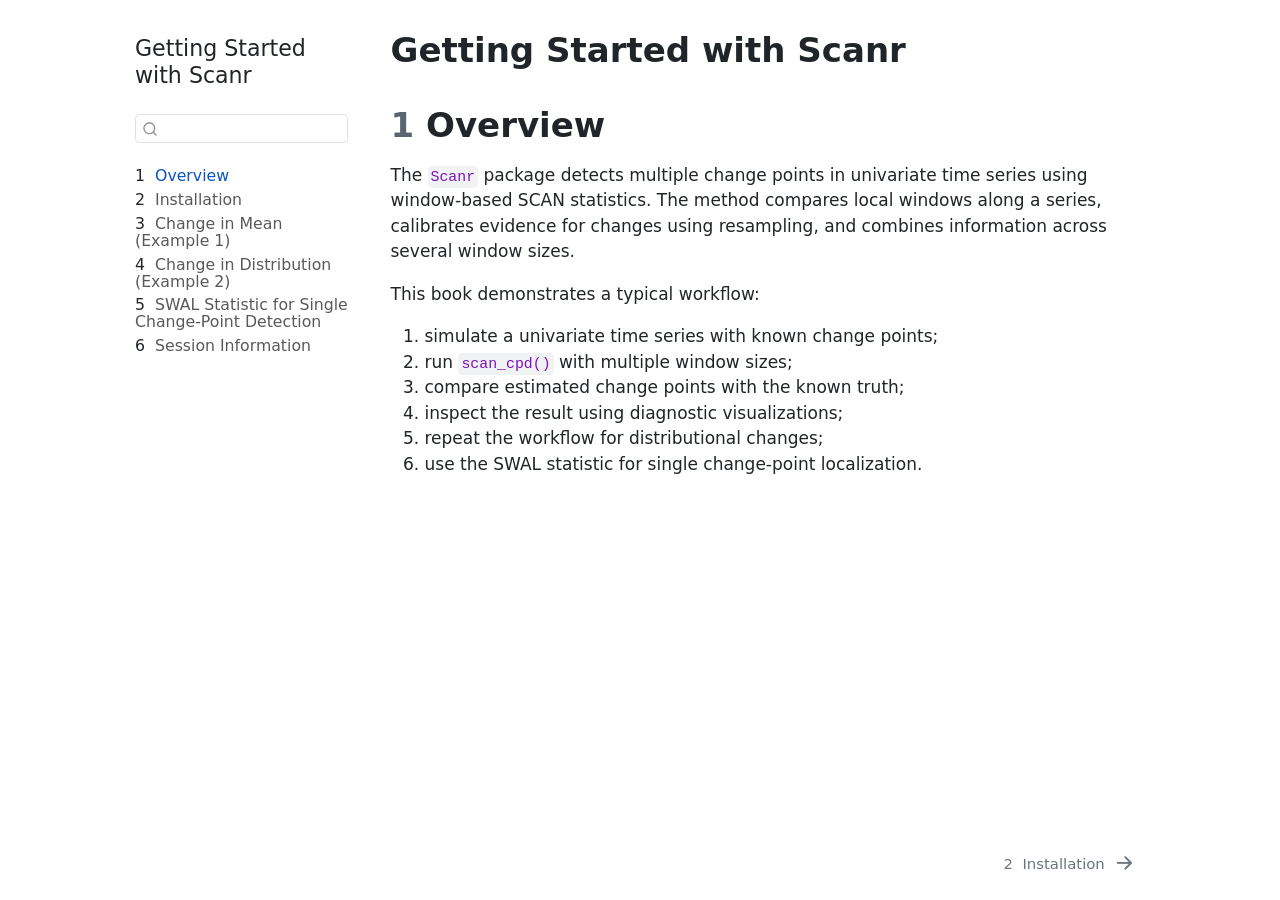
==== books/index.html @ 6549d7dd "changes to the file name" ====
<!DOCTYPE html>
<html xmlns="http://www.w3.org/1999/xhtml" lang="en" xml:lang="en"><head>

<meta charset="utf-8">
<meta name="generator" content="quarto-1.9.38">

<meta name="viewport" content="width=device-width, initial-scale=1.0, user-scalable=yes">


<title>Getting Started with Scanr</title>
<style>
/* Default styles provided by pandoc.
** See https://pandoc.org/MANUAL.html#variables-for-html for config info.
*/
code{white-space: pre-wrap;}
span.smallcaps{font-variant: small-caps;}
div.columns{display: flex; gap: min(4vw, 1.5em);}
div.column{flex: auto; overflow-x: auto;}
div.hanging-indent{margin-left: 1.5em; text-indent: -1.5em;}
ul.task-list{list-style: none;}
ul.task-list li input[type="checkbox"] {
  width: 0.8em;
  margin: 0 0.8em 0.2em -1em; /* quarto-specific, see https://github.com/quarto-dev/quarto-cli/issues/4556 */ 
  vertical-align: middle;
}
</style>


<script src="site_libs/quarto-nav/quarto-nav.js"></script>
<script src="site_libs/quarto-nav/headroom.min.js"></script>
<script src="site_libs/clipboard/clipboard.min.js"></script>
<script src="site_libs/quarto-search/autocomplete.umd.js"></script>
<script src="site_libs/quarto-search/fuse.min.js"></script>
<script src="site_libs/quarto-search/quarto-search.js"></script>
<meta name="quarto:offset" content="./">
<link href="./installation.html" rel="next">
<script src="site_libs/quarto-html/quarto.js" type="module"></script>
<script src="site_libs/quarto-html/tabsets/tabsets.js" type="module"></script>
<script src="site_libs/quarto-html/popper.min.js"></script>
<script src="site_libs/quarto-html/tippy.umd.min.js"></script>
<script src="site_libs/quarto-html/anchor.min.js"></script>
<link href="site_libs/quarto-html/tippy.css" rel="stylesheet">
<link href="site_libs/quarto-html/quarto-syntax-highlighting-15634bcf2e68342d4ad2dfa704d543f6.css" rel="stylesheet" id="quarto-text-highlighting-styles">
<script src="site_libs/bootstrap/bootstrap.min.js"></script>
<link href="site_libs/bootstrap/bootstrap-icons.css" rel="stylesheet">
<link href="site_libs/bootstrap/bootstrap-12eeb4b20e9f5a2b0bfc604bfaf942bb.min.css" rel="stylesheet" append-hash="true" id="quarto-bootstrap" data-mode="light">
<script id="quarto-search-options" type="application/json">{
  "location": "sidebar",
  "copy-button": false,
  "collapse-after": 3,
  "panel-placement": "start",
  "type": "textbox",
  "limit": 50,
  "keyboard-shortcut": [
    "f",
    "/",
    "s"
  ],
  "show-item-context": false,
  "language": {
    "search-no-results-text": "No results",
    "search-matching-documents-text": "matching documents",
    "search-copy-link-title": "Copy link to search",
    "search-hide-matches-text": "Hide additional matches",
    "search-more-match-text": "more match in this document",
    "search-more-matches-text": "more matches in this document",
    "search-clear-button-title": "Clear",
    "search-text-placeholder": "",
    "search-detached-cancel-button-title": "Cancel",
    "search-submit-button-title": "Submit",
    "search-label": "Search"
  }
}</script>


</head>

<body class="nav-sidebar floating fullcontent quarto-light">

<div id="quarto-search-results"></div>
  <header id="quarto-header" class="headroom fixed-top">
  <nav class="quarto-secondary-nav">
    <div class="container-fluid d-flex">
      <button type="button" class="quarto-btn-toggle btn" data-bs-toggle="collapse" role="button" data-bs-target=".quarto-sidebar-collapse-item" aria-controls="quarto-sidebar" aria-expanded="false" aria-label="Toggle sidebar navigation" onclick="if (window.quartoToggleHeadroom) { window.quartoToggleHeadroom(); }">
        <i class="bi bi-layout-text-sidebar-reverse"></i>
      </button>
        <nav class="quarto-page-breadcrumbs" aria-label="breadcrumb"><ol class="breadcrumb"><li class="breadcrumb-item"><a href="./index.html"><span class="chapter-number">1</span>&nbsp; <span class="chapter-title">Overview</span></a></li></ol></nav>
        <a class="flex-grow-1" role="navigation" data-bs-toggle="collapse" data-bs-target=".quarto-sidebar-collapse-item" aria-controls="quarto-sidebar" aria-expanded="false" aria-label="Toggle sidebar navigation" onclick="if (window.quartoToggleHeadroom) { window.quartoToggleHeadroom(); }">      
        </a>
      <button type="button" class="btn quarto-search-button" aria-label="Search" onclick="window.quartoOpenSearch();">
        <i class="bi bi-search"></i>
      </button>
    </div>
  </nav>
</header>
<!-- content -->
<div id="quarto-content" class="quarto-container page-columns page-rows-contents page-layout-article">
<!-- sidebar -->
  <nav id="quarto-sidebar" class="sidebar collapse collapse-horizontal quarto-sidebar-collapse-item sidebar-navigation floating overflow-auto">
    <div class="pt-lg-2 mt-2 text-left sidebar-header">
    <div class="sidebar-title mb-0 py-0">
      <a href="./">Getting Started with Scanr</a> 
    </div>
      </div>
        <div class="mt-2 flex-shrink-0 align-items-center">
        <div class="sidebar-search">
        <div id="quarto-search" class="" title="Search"></div>
        </div>
        </div>
    <div class="sidebar-menu-container"> 
    <ul class="list-unstyled mt-1">
        <li class="sidebar-item">
  <div class="sidebar-item-container"> 
  <a href="./index.html" class="sidebar-item-text sidebar-link active">
 <span class="menu-text"><span class="chapter-number">1</span>&nbsp; <span class="chapter-title">Overview</span></span></a>
  </div>
</li>
        <li class="sidebar-item">
  <div class="sidebar-item-container"> 
  <a href="./installation.html" class="sidebar-item-text sidebar-link">
 <span class="menu-text"><span class="chapter-number">2</span>&nbsp; <span class="chapter-title">Installation</span></span></a>
  </div>
</li>
        <li class="sidebar-item">
  <div class="sidebar-item-container"> 
  <a href="./change-in-mean.html" class="sidebar-item-text sidebar-link">
 <span class="menu-text"><span class="chapter-number">3</span>&nbsp; <span class="chapter-title">Change in Mean (Example 1)</span></span></a>
  </div>
</li>
        <li class="sidebar-item">
  <div class="sidebar-item-container"> 
  <a href="./change-in-distribution.html" class="sidebar-item-text sidebar-link">
 <span class="menu-text"><span class="chapter-number">4</span>&nbsp; <span class="chapter-title">Change in Distribution (Example 2)</span></span></a>
  </div>
</li>
        <li class="sidebar-item">
  <div class="sidebar-item-container"> 
  <a href="./swal-statistic.html" class="sidebar-item-text sidebar-link">
 <span class="menu-text"><span class="chapter-number">5</span>&nbsp; <span class="chapter-title">SWAL Statistic for Single Change-Point Detection</span></span></a>
  </div>
</li>
        <li class="sidebar-item">
  <div class="sidebar-item-container"> 
  <a href="./session-information.html" class="sidebar-item-text sidebar-link">
 <span class="menu-text"><span class="chapter-number">6</span>&nbsp; <span class="chapter-title">Session Information</span></span></a>
  </div>
</li>
    </ul>
    </div>
</nav>
<div id="quarto-sidebar-glass" class="quarto-sidebar-collapse-item" data-bs-toggle="collapse" data-bs-target=".quarto-sidebar-collapse-item"></div>
<!-- margin-sidebar -->
    
<!-- main -->
<main class="content" id="quarto-document-content">

<header id="title-block-header" class="quarto-title-block default">
<div class="quarto-title">
<h1 class="title">Getting Started with Scanr</h1>
</div>



<div class="quarto-title-meta">

    
  
    
  </div>
  


</header>


<section id="overview" class="level1" data-number="1">
<h1 data-number="1"><span class="header-section-number">1</span> Overview</h1>
<p>The <code>Scanr</code> package detects multiple change points in univariate time series using window-based SCAN statistics. The method compares local windows along a series, calibrates evidence for changes using resampling, and combines information across several window sizes.</p>
<p>This book demonstrates a typical workflow:</p>
<ol type="1">
<li>simulate a univariate time series with known change points;</li>
<li>run <code>scan_cpd()</code> with multiple window sizes;</li>
<li>compare estimated change points with the known truth;</li>
<li>inspect the result using diagnostic visualizations;</li>
<li>repeat the workflow for distributional changes;</li>
<li>use the SWAL statistic for single change-point localization.</li>
</ol>


</section>

</main> <!-- /main -->
<script id="quarto-html-after-body" type="application/javascript">
  window.document.addEventListener("DOMContentLoaded", function (event) {
    const icon = "";
    const anchorJS = new window.AnchorJS();
    anchorJS.options = {
      placement: 'right',
      icon: icon
    };
    anchorJS.add('.anchored');
    const isCodeAnnotation = (el) => {
      for (const clz of el.classList) {
        if (clz.startsWith('code-annotation-')) {                     
          return true;
        }
      }
      return false;
    }
    const onCopySuccess = function(e) {
      // button target
      const button = e.trigger;
      // don't keep focus
      button.blur();
      // flash "checked"
      button.classList.add('code-copy-button-checked');
      var currentTitle = button.getAttribute("title");
      button.setAttribute("title", "Copied!");
      let tooltip;
      if (window.bootstrap) {
        button.setAttribute("data-bs-toggle", "tooltip");
        button.setAttribute("data-bs-placement", "left");
        button.setAttribute("data-bs-title", "Copied!");
        tooltip = new bootstrap.Tooltip(button, 
          { trigger: "manual", 
            customClass: "code-copy-button-tooltip",
            offset: [0, -8]});
        tooltip.show();    
      }
      setTimeout(function() {
        if (tooltip) {
          tooltip.hide();
          button.removeAttribute("data-bs-title");
          button.removeAttribute("data-bs-toggle");
          button.removeAttribute("data-bs-placement");
        }
        button.setAttribute("title", currentTitle);
        button.classList.remove('code-copy-button-checked');
      }, 1000);
      // clear code selection
      e.clearSelection();
    }
    const getTextToCopy = function(trigger) {
      const outerScaffold = trigger.parentElement.cloneNode(true);
      const codeEl = outerScaffold.querySelector('code');
      for (const childEl of codeEl.children) {
        if (isCodeAnnotation(childEl)) {
          childEl.remove();
        }
      }
      return codeEl.innerText;
    }
    const clipboard = new window.ClipboardJS('.code-copy-button:not([data-in-quarto-modal])', {
      text: getTextToCopy
    });
    clipboard.on('success', onCopySuccess);
    if (window.document.getElementById('quarto-embedded-source-code-modal')) {
      const clipboardModal = new window.ClipboardJS('.code-copy-button[data-in-quarto-modal]', {
        text: getTextToCopy,
        container: window.document.getElementById('quarto-embedded-source-code-modal')
      });
      clipboardModal.on('success', onCopySuccess);
    }
      var localhostRegex = new RegExp(/^(?:http|https):\/\/localhost\:?[0-9]*\//);
      var mailtoRegex = new RegExp(/^mailto:/);
        var filterRegex = new RegExp('/' + window.location.host + '/');
      var isInternal = (href) => {
          return filterRegex.test(href) || localhostRegex.test(href) || mailtoRegex.test(href);
      }
      // Inspect non-navigation links and adorn them if external
     var links = window.document.querySelectorAll('a[href]:not(.nav-link):not(.navbar-brand):not(.toc-action):not(.sidebar-link):not(.sidebar-item-toggle):not(.pagination-link):not(.no-external):not([aria-hidden]):not(.dropdown-item):not(.quarto-navigation-tool):not(.about-link)');
      for (var i=0; i<links.length; i++) {
        const link = links[i];
        if (!isInternal(link.href)) {
          // undo the damage that might have been done by quarto-nav.js in the case of
          // links that we want to consider external
          if (link.dataset.originalHref !== undefined) {
            link.href = link.dataset.originalHref;
          }
        }
      }
    function tippyHover(el, contentFn, onTriggerFn, onUntriggerFn) {
      const config = {
        allowHTML: true,
        maxWidth: 500,
        delay: 100,
        arrow: false,
        appendTo: function(el) {
            return el.parentElement;
        },
        interactive: true,
        interactiveBorder: 10,
        theme: 'quarto',
        placement: 'bottom-start',
      };
      if (contentFn) {
        config.content = contentFn;
      }
      if (onTriggerFn) {
        config.onTrigger = onTriggerFn;
      }
      if (onUntriggerFn) {
        config.onUntrigger = onUntriggerFn;
      }
      window.tippy(el, config); 
    }
    const noterefs = window.document.querySelectorAll('a[role="doc-noteref"]');
    for (var i=0; i<noterefs.length; i++) {
      const ref = noterefs[i];
      tippyHover(ref, function() {
        // use id or data attribute instead here
        let href = ref.getAttribute('data-footnote-href') || ref.getAttribute('href');
        try { href = new URL(href).hash; } catch {}
        const id = href.replace(/^#\/?/, "");
        const note = window.document.getElementById(id);
        if (note) {
          return note.innerHTML;
        } else {
          return "";
        }
      });
    }
    const xrefs = window.document.querySelectorAll('a.quarto-xref');
    const processXRef = (id, note) => {
      // Strip column container classes
      const stripColumnClz = (el) => {
        el.classList.remove("page-full", "page-columns");
        if (el.children) {
          for (const child of el.children) {
            stripColumnClz(child);
          }
        }
      }
      stripColumnClz(note)
      if (id === null || id.startsWith('sec-')) {
        // Special case sections, only their first couple elements
        const container = document.createElement("div");
        if (note.children && note.children.length > 2) {
          container.appendChild(note.children[0].cloneNode(true));
          for (let i = 1; i < note.children.length; i++) {
            const child = note.children[i];
            if (child.tagName === "P" && child.innerText === "") {
              continue;
            } else {
              container.appendChild(child.cloneNode(true));
              break;
            }
          }
          if (window.Quarto?.typesetMath) {
            window.Quarto.typesetMath(container);
          }
          return container.innerHTML
        } else {
          if (window.Quarto?.typesetMath) {
            window.Quarto.typesetMath(note);
          }
          return note.innerHTML;
        }
      } else {
        // Remove any anchor links if they are present
        const anchorLink = note.querySelector('a.anchorjs-link');
        if (anchorLink) {
          anchorLink.remove();
        }
        if (window.Quarto?.typesetMath) {
          window.Quarto.typesetMath(note);
        }
        if (note.classList.contains("callout")) {
          return note.outerHTML;
        } else {
          return note.innerHTML;
        }
      }
    }
    for (var i=0; i<xrefs.length; i++) {
      const xref = xrefs[i];
      tippyHover(xref, undefined, function(instance) {
        instance.disable();
        let url = xref.getAttribute('href');
        let hash = undefined; 
        if (url.startsWith('#')) {
          hash = url;
        } else {
          try { hash = new URL(url).hash; } catch {}
        }
        if (hash) {
          const id = hash.replace(/^#\/?/, "");
          const note = window.document.getElementById(id);
          if (note !== null) {
            try {
              const html = processXRef(id, note.cloneNode(true));
              instance.setContent(html);
            } finally {
              instance.enable();
              instance.show();
            }
          } else {
            // See if we can fetch this
            fetch(url.split('#')[0])
            .then(res => res.text())
            .then(html => {
              const parser = new DOMParser();
              const htmlDoc = parser.parseFromString(html, "text/html");
              const note = htmlDoc.getElementById(id);
              if (note !== null) {
                const html = processXRef(id, note);
                instance.setContent(html);
              } 
            }).finally(() => {
              instance.enable();
              instance.show();
            });
          }
        } else {
          // See if we can fetch a full url (with no hash to target)
          // This is a special case and we should probably do some content thinning / targeting
          fetch(url)
          .then(res => res.text())
          .then(html => {
            const parser = new DOMParser();
            const htmlDoc = parser.parseFromString(html, "text/html");
            const note = htmlDoc.querySelector('main.content');
            if (note !== null) {
              // This should only happen for chapter cross references
              // (since there is no id in the URL)
              // remove the first header
              if (note.children.length > 0 && note.children[0].tagName === "HEADER") {
                note.children[0].remove();
              }
              const html = processXRef(null, note);
              instance.setContent(html);
            } 
          }).finally(() => {
            instance.enable();
            instance.show();
          });
        }
      }, function(instance) {
      });
    }
        let selectedAnnoteEl;
        const selectorForAnnotation = ( cell, annotation) => {
          let cellAttr = 'data-code-cell="' + cell + '"';
          let lineAttr = 'data-code-annotation="' +  annotation + '"';
          const selector = 'span[' + cellAttr + '][' + lineAttr + ']';
          return selector;
        }
        const selectCodeLines = (annoteEl) => {
          const doc = window.document;
          const targetCell = annoteEl.getAttribute("data-target-cell");
          const targetAnnotation = annoteEl.getAttribute("data-target-annotation");
          const annoteSpan = window.document.querySelector(selectorForAnnotation(targetCell, targetAnnotation));
          const lines = annoteSpan.getAttribute("data-code-lines").split(",");
          const lineIds = lines.map((line) => {
            return targetCell + "-" + line;
          })
          let top = null;
          let height = null;
          let parent = null;
          if (lineIds.length > 0) {
              //compute the position of the single el (top and bottom and make a div)
              const el = window.document.getElementById(lineIds[0]);
              top = el.offsetTop;
              height = el.offsetHeight;
              parent = el.parentElement.parentElement;
            if (lineIds.length > 1) {
              const lastEl = window.document.getElementById(lineIds[lineIds.length - 1]);
              const bottom = lastEl.offsetTop + lastEl.offsetHeight;
              height = bottom - top;
            }
            if (top !== null && height !== null && parent !== null) {
              // cook up a div (if necessary) and position it 
              let div = window.document.getElementById("code-annotation-line-highlight");
              if (div === null) {
                div = window.document.createElement("div");
                div.setAttribute("id", "code-annotation-line-highlight");
                div.style.position = 'absolute';
                parent.appendChild(div);
              }
              div.style.top = top - 2 + "px";
              div.style.height = height + 4 + "px";
              div.style.left = 0;
              let gutterDiv = window.document.getElementById("code-annotation-line-highlight-gutter");
              if (gutterDiv === null) {
                gutterDiv = window.document.createElement("div");
                gutterDiv.setAttribute("id", "code-annotation-line-highlight-gutter");
                gutterDiv.style.position = 'absolute';
                const codeCell = window.document.getElementById(targetCell);
                const gutter = codeCell.querySelector('.code-annotation-gutter');
                gutter.appendChild(gutterDiv);
              }
              gutterDiv.style.top = top - 2 + "px";
              gutterDiv.style.height = height + 4 + "px";
            }
            selectedAnnoteEl = annoteEl;
          }
        };
        const unselectCodeLines = () => {
          const elementsIds = ["code-annotation-line-highlight", "code-annotation-line-highlight-gutter"];
          elementsIds.forEach((elId) => {
            const div = window.document.getElementById(elId);
            if (div) {
              div.remove();
            }
          });
          selectedAnnoteEl = undefined;
        };
          // Handle positioning of the toggle
      window.addEventListener(
        "resize",
        throttle(() => {
          elRect = undefined;
          if (selectedAnnoteEl) {
            selectCodeLines(selectedAnnoteEl);
          }
        }, 10)
      );
      function throttle(fn, ms) {
      let throttle = false;
      let timer;
        return (...args) => {
          if(!throttle) { // first call gets through
              fn.apply(this, args);
              throttle = true;
          } else { // all the others get throttled
              if(timer) clearTimeout(timer); // cancel #2
              timer = setTimeout(() => {
                fn.apply(this, args);
                timer = throttle = false;
              }, ms);
          }
        };
      }
        // Attach click handler to the DT
        const annoteDls = window.document.querySelectorAll('dt[data-target-cell]');
        for (const annoteDlNode of annoteDls) {
          annoteDlNode.addEventListener('click', (event) => {
            const clickedEl = event.target;
            if (clickedEl !== selectedAnnoteEl) {
              unselectCodeLines();
              const activeEl = window.document.querySelector('dt[data-target-cell].code-annotation-active');
              if (activeEl) {
                activeEl.classList.remove('code-annotation-active');
              }
              selectCodeLines(clickedEl);
              clickedEl.classList.add('code-annotation-active');
            } else {
              // Unselect the line
              unselectCodeLines();
              clickedEl.classList.remove('code-annotation-active');
            }
          });
        }
    const findCites = (el) => {
      const parentEl = el.parentElement;
      if (parentEl) {
        const cites = parentEl.dataset.cites;
        if (cites) {
          return {
            el,
            cites: cites.split(' ')
          };
        } else {
          return findCites(el.parentElement)
        }
      } else {
        return undefined;
      }
    };
    var bibliorefs = window.document.querySelectorAll('a[role="doc-biblioref"]');
    for (var i=0; i<bibliorefs.length; i++) {
      const ref = bibliorefs[i];
      const citeInfo = findCites(ref);
      if (citeInfo) {
        tippyHover(citeInfo.el, function() {
          var popup = window.document.createElement('div');
          citeInfo.cites.forEach(function(cite) {
            var citeDiv = window.document.createElement('div');
            citeDiv.classList.add('hanging-indent');
            citeDiv.classList.add('csl-entry');
            var biblioDiv = window.document.getElementById('ref-' + cite);
            if (biblioDiv) {
              citeDiv.innerHTML = biblioDiv.innerHTML;
            }
            popup.appendChild(citeDiv);
          });
          return popup.innerHTML;
        });
      }
    }
  });
  </script>
<nav class="page-navigation">
  <div class="nav-page nav-page-previous">
  </div>
  <div class="nav-page nav-page-next">
      <a href="./installation.html" class="pagination-link" aria-label="Installation">
        <span class="nav-page-text"><span class="chapter-number">2</span>&nbsp; <span class="chapter-title">Installation</span></span> <i class="bi bi-arrow-right-short"></i>
      </a>
  </div>
</nav>
</div> <!-- /content -->




</body></html>
---- books/site_libs/quarto-html/tippy.css ----
.tippy-box[data-animation=fade][data-state=hidden]{opacity:0}[data-tippy-root]{max-width:calc(100vw - 10px)}.tippy-box{position:relative;background-color:#333;color:#fff;border-radius:4px;font-size:14px;line-height:1.4;white-space:normal;outline:0;transition-property:transform,visibility,opacity}.tippy-box[data-placement^=top]>.tippy-arrow{bottom:0}.tippy-box[data-placement^=top]>.tippy-arrow:before{bottom:-7px;left:0;border-width:8px 8px 0;border-top-color:initial;transform-origin:center top}.tippy-box[data-placement^=bottom]>.tippy-arrow{top:0}.tippy-box[data-placement^=bottom]>.tippy-arrow:before{top:-7px;left:0;border-width:0 8px 8px;border-bottom-color:initial;transform-origin:center bottom}.tippy-box[data-placement^=left]>.tippy-arrow{right:0}.tippy-box[data-placement^=left]>.tippy-arrow:before{border-width:8px 0 8px 8px;border-left-color:initial;right:-7px;transform-origin:center left}.tippy-box[data-placement^=right]>.tippy-arrow{left:0}.tippy-box[data-placement^=right]>.tippy-arrow:before{left:-7px;border-width:8px 8px 8px 0;border-right-color:initial;transform-origin:center right}.tippy-box[data-inertia][data-state=visible]{transition-timing-function:cubic-bezier(.54,1.5,.38,1.11)}.tippy-arrow{width:16px;height:16px;color:#333}.tippy-arrow:before{content:"";position:absolute;border-color:transparent;border-style:solid}.tippy-content{position:relative;padding:5px 9px;z-index:1}
---- books/site_libs/quarto-html/quarto-syntax-highlighting-15634bcf2e68342d4ad2dfa704d543f6.css ----
/* quarto syntax highlight colors */
:root {
  --quarto-hl-ot-color: #003B4F;
  --quarto-hl-at-color: #657422;
  --quarto-hl-ss-color: #20794D;
  --quarto-hl-an-color: #5E5E5E;
  --quarto-hl-fu-color: #4758AB;
  --quarto-hl-st-color: #20794D;
  --quarto-hl-cf-color: #003B4F;
  --quarto-hl-op-color: #5E5E5E;
  --quarto-hl-er-color: #AD0000;
  --quarto-hl-bn-color: #AD0000;
  --quarto-hl-al-color: #AD0000;
  --quarto-hl-va-color: #111111;
  --quarto-hl-bu-color: inherit;
  --quarto-hl-ex-color: inherit;
  --quarto-hl-pp-color: #AD0000;
  --quarto-hl-in-color: #5E5E5E;
  --quarto-hl-vs-color: #20794D;
  --quarto-hl-wa-color: #5E5E5E;
  --quarto-hl-do-color: #5E5E5E;
  --quarto-hl-im-color: #00769E;
  --quarto-hl-ch-color: #20794D;
  --quarto-hl-dt-color: #AD0000;
  --quarto-hl-fl-color: #AD0000;
  --quarto-hl-co-color: #5E5E5E;
  --quarto-hl-cv-color: #5E5E5E;
  --quarto-hl-cn-color: #8f5902;
  --quarto-hl-sc-color: #5E5E5E;
  --quarto-hl-dv-color: #AD0000;
  --quarto-hl-kw-color: #003B4F;
}

/* other quarto variables */
:root {
  --quarto-font-monospace: SFMono-Regular, Menlo, Monaco, Consolas, "Liberation Mono", "Courier New", monospace;
}

/* syntax highlight based on Pandoc's rules */
pre > code.sourceCode > span {
  color: #003B4F;
}

code.sourceCode > span {
  color: #003B4F;
}

div.sourceCode,
div.sourceCode pre.sourceCode {
  color: #003B4F;
}

/* Normal */
code span {
  color: #003B4F;
}

/* Alert */
code span.al {
  color: #AD0000;
  font-style: inherit;
}

/* Annotation */
code span.an {
  color: #5E5E5E;
  font-style: inherit;
}

/* Attribute */
code span.at {
  color: #657422;
  font-style: inherit;
}

/* BaseN */
code span.bn {
  color: #AD0000;
  font-style: inherit;
}

/* BuiltIn */
code span.bu {
  font-style: inherit;
}

/* ControlFlow */
code span.cf {
  color: #003B4F;
  font-weight: bold;
  font-style: inherit;
}

/* Char */
code span.ch {
  color: #20794D;
  font-style: inherit;
}

/* Constant */
code span.cn {
  color: #8f5902;
  font-style: inherit;
}

/* Comment */
code span.co {
  color: #5E5E5E;
  font-style: inherit;
}

/* CommentVar */
code span.cv {
  color: #5E5E5E;
  font-style: italic;
}

/* Documentation */
code span.do {
  color: #5E5E5E;
  font-style: italic;
}

/* DataType */
code span.dt {
  color: #AD0000;
  font-style: inherit;
}

/* DecVal */
code span.dv {
  color: #AD0000;
  font-style: inherit;
}

/* Error */
code span.er {
  color: #AD0000;
  font-style: inherit;
}

/* Extension */
code span.ex {
  font-style: inherit;
}

/* Float */
code span.fl {
  color: #AD0000;
  font-style: inherit;
}

/* Function */
code span.fu {
  color: #4758AB;
  font-style: inherit;
}

/* Import */
code span.im {
  color: #00769E;
  font-style: inherit;
}

/* Information */
code span.in {
  color: #5E5E5E;
  font-style: inherit;
}

/* Keyword */
code span.kw {
  color: #003B4F;
  font-weight: bold;
  font-style: inherit;
}

/* Operator */
code span.op {
  color: #5E5E5E;
  font-style: inherit;
}

/* Other */
code span.ot {
  color: #003B4F;
  font-style: inherit;
}

/* Preprocessor */
code span.pp {
  color: #AD0000;
  font-style: inherit;
}

/* SpecialChar */
code span.sc {
  color: #5E5E5E;
  font-style: inherit;
}

/* SpecialString */
code span.ss {
  color: #20794D;
  font-style: inherit;
}

/* String */
code span.st {
  color: #20794D;
  font-style: inherit;
}

/* Variable */
code span.va {
  color: #111111;
  font-style: inherit;
}

/* VerbatimString */
code span.vs {
  color: #20794D;
  font-style: inherit;
}

/* Warning */
code span.wa {
  color: #5E5E5E;
  font-style: italic;
}

.prevent-inlining {
  content: "</";
}

/*# sourceMappingURL=f23921c56f73e400b49028c9186a1aa0.css.map */
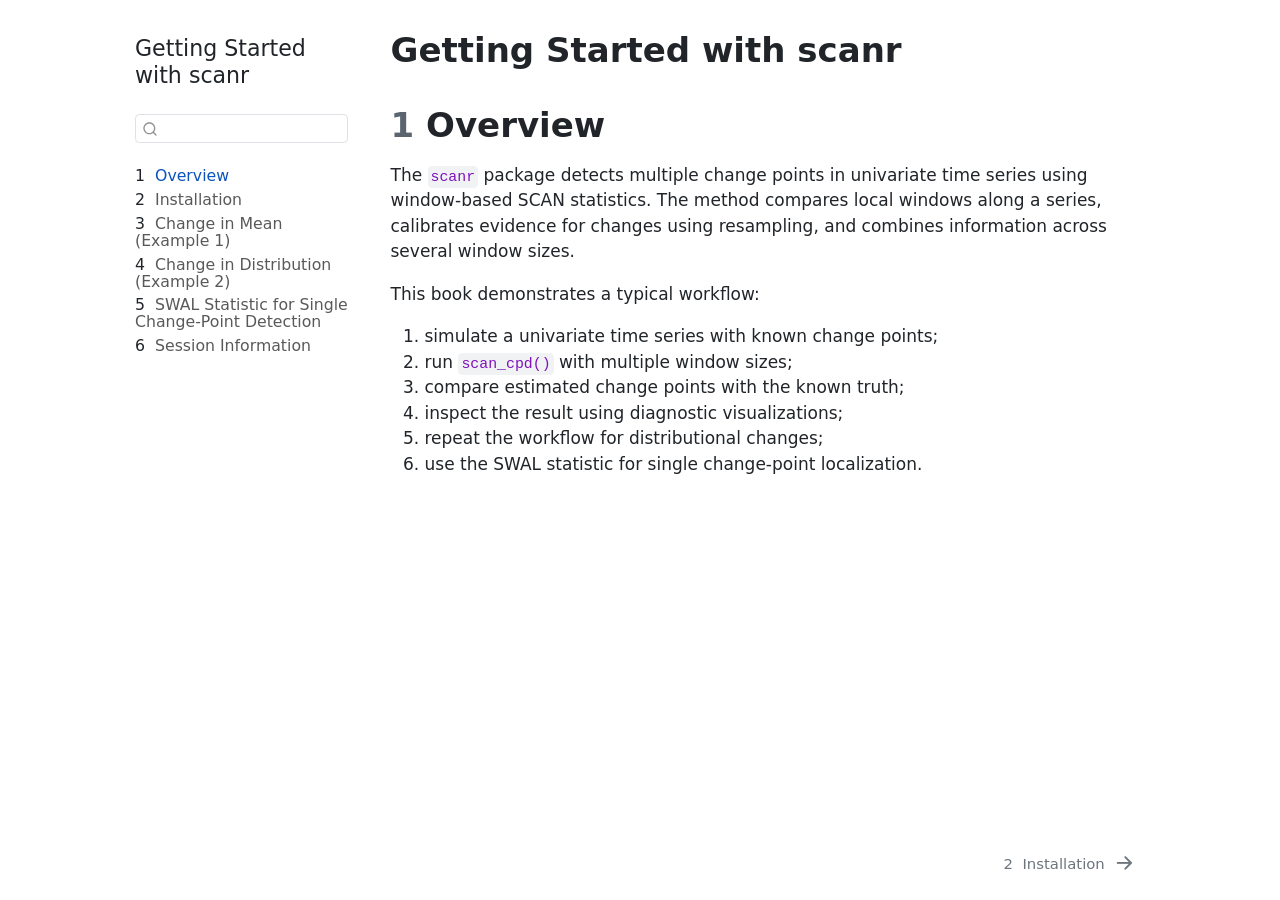
==== commit 820fa44f: "updates" ====
--- a/books/index.html
+++ b/books/index.html
@@ -7,7 +7,7 @@
 <meta name="viewport" content="width=device-width, initial-scale=1.0, user-scalable=yes">
 
 
-<title>Getting Started with Scanr</title>
+<title>Getting Started with scanr</title>
 <style>
 /* Default styles provided by pandoc.
 ** See https://pandoc.org/MANUAL.html#variables-for-html for config info.
@@ -99,7 +99,7 @@
   <nav id="quarto-sidebar" class="sidebar collapse collapse-horizontal quarto-sidebar-collapse-item sidebar-navigation floating overflow-auto">
     <div class="pt-lg-2 mt-2 text-left sidebar-header">
     <div class="sidebar-title mb-0 py-0">
-      <a href="./">Getting Started with Scanr</a> 
+      <a href="./">Getting Started with scanr</a> 
     </div>
       </div>
         <div class="mt-2 flex-shrink-0 align-items-center">
@@ -156,7 +156,7 @@
 
 <header id="title-block-header" class="quarto-title-block default">
 <div class="quarto-title">
-<h1 class="title">Getting Started with Scanr</h1>
+<h1 class="title">Getting Started with scanr</h1>
 </div>
 
 
@@ -175,7 +175,7 @@
 
 <section id="overview" class="level1" data-number="1">
 <h1 data-number="1"><span class="header-section-number">1</span> Overview</h1>
-<p>The <code>Scanr</code> package detects multiple change points in univariate time series using window-based SCAN statistics. The method compares local windows along a series, calibrates evidence for changes using resampling, and combines information across several window sizes.</p>
+<p>The <code>scanr</code> package detects multiple change points in univariate time series using window-based SCAN statistics. The method compares local windows along a series, calibrates evidence for changes using resampling, and combines information across several window sizes.</p>
 <p>This book demonstrates a typical workflow:</p>
 <ol type="1">
 <li>simulate a univariate time series with known change points;</li>
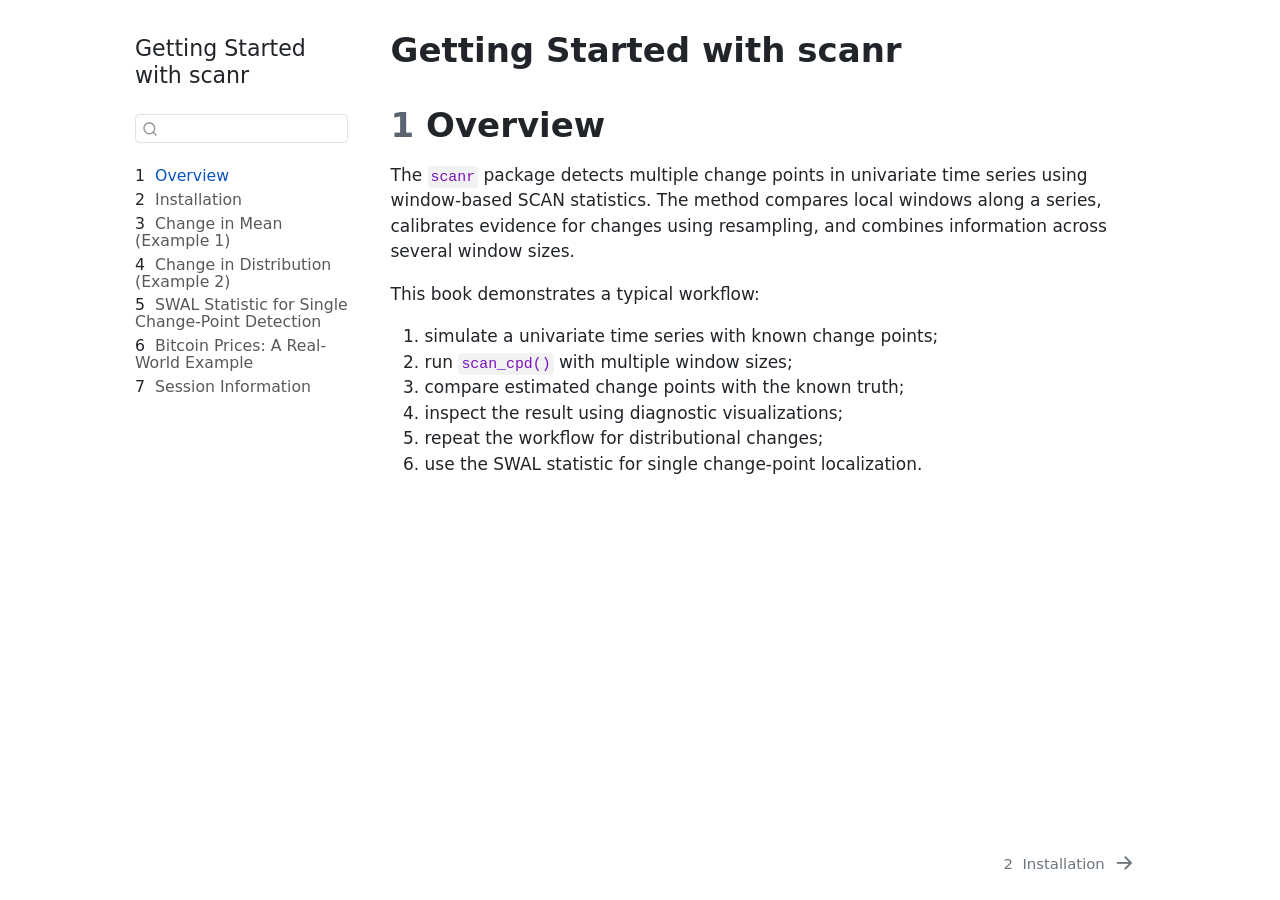
==== commit 0316eecb: "Adding realdata example" ====
--- a/books/index.html
+++ b/books/index.html
@@ -141,8 +141,14 @@
 </li>
         <li class="sidebar-item">
   <div class="sidebar-item-container"> 
+  <a href="./bitcoin-example.html" class="sidebar-item-text sidebar-link">
+ <span class="menu-text"><span class="chapter-number">6</span>&nbsp; <span class="chapter-title">Bitcoin Prices: A Real-World Example</span></span></a>
+  </div>
+</li>
+        <li class="sidebar-item">
+  <div class="sidebar-item-container"> 
   <a href="./session-information.html" class="sidebar-item-text sidebar-link">
- <span class="menu-text"><span class="chapter-number">6</span>&nbsp; <span class="chapter-title">Session Information</span></span></a>
+ <span class="menu-text"><span class="chapter-number">7</span>&nbsp; <span class="chapter-title">Session Information</span></span></a>
   </div>
 </li>
     </ul>
